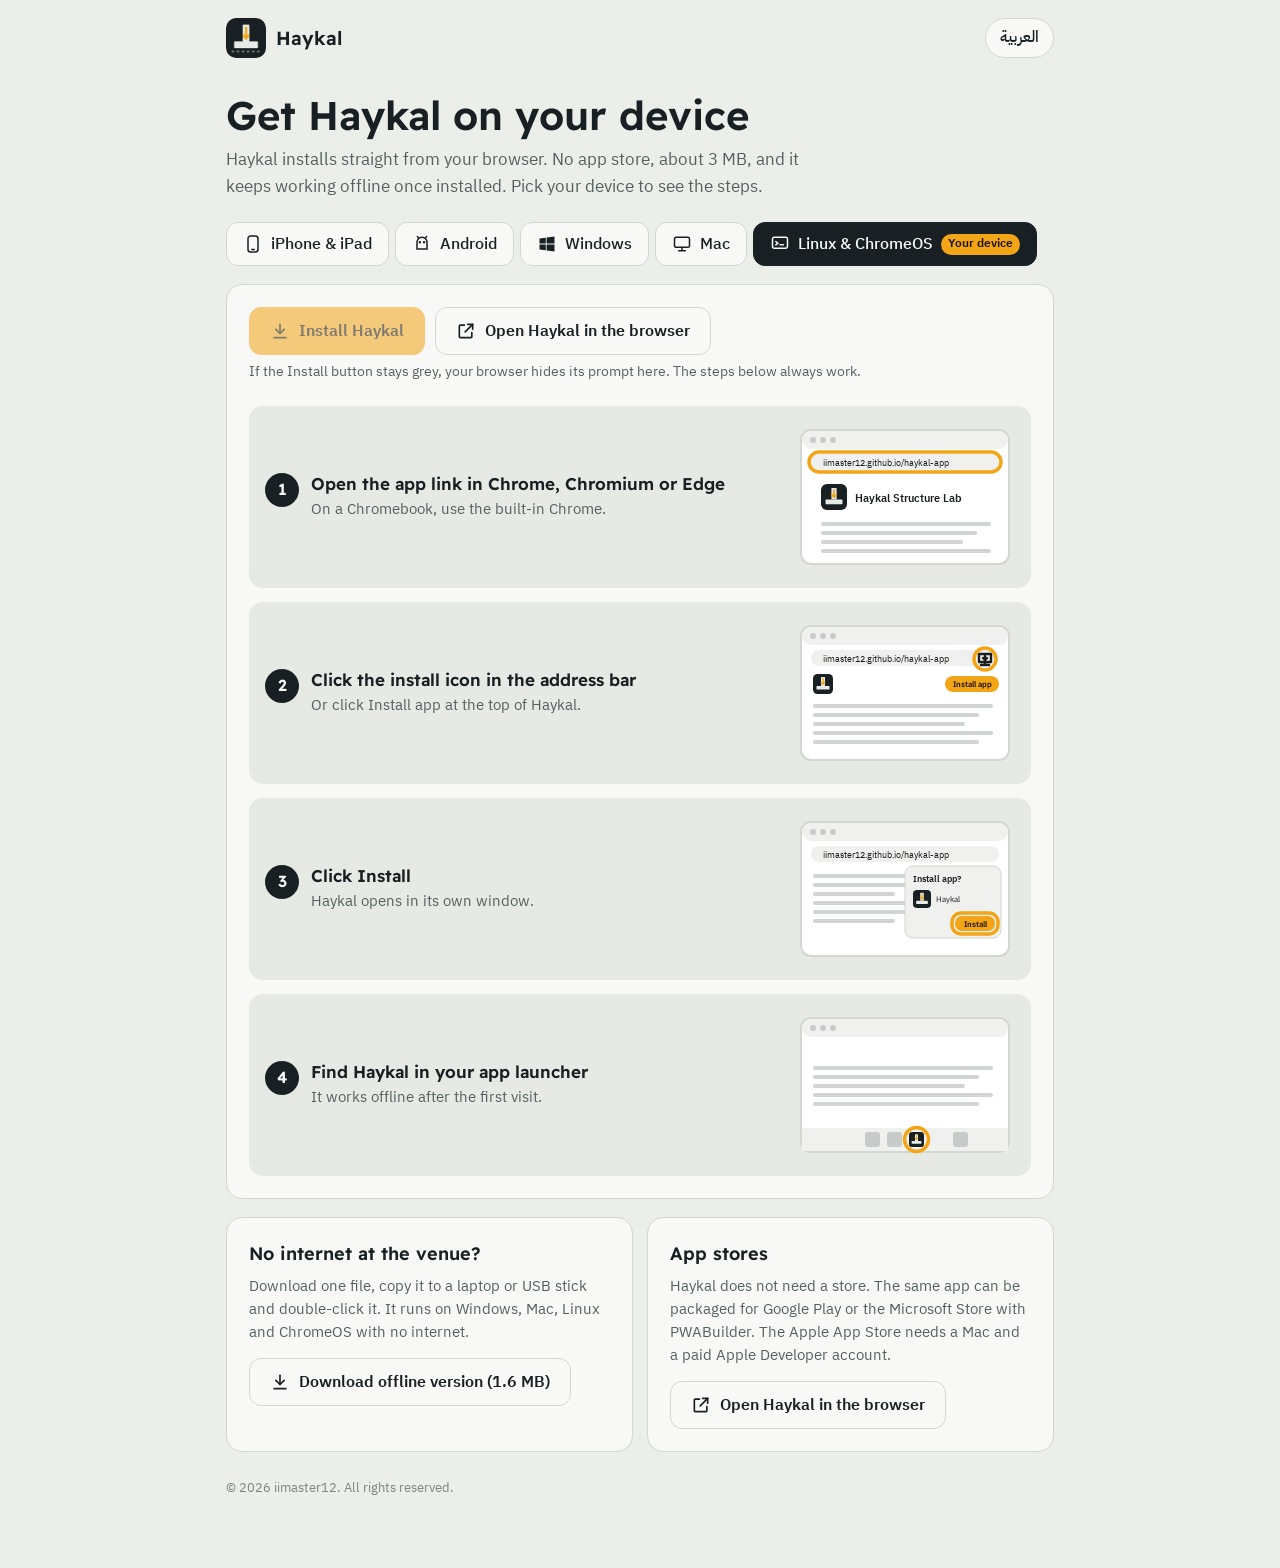
==== install.html @ 343d6d23 "Add illustrated install page for every device Co-Authored-By: Claude Opus 5.5 <noreply@anthropic.com" ====
<!doctype html>
<html lang="en" dir="ltr">
<head>
<meta charset="utf-8">
<meta name="viewport" content="width=device-width, initial-scale=1, viewport-fit=cover">
<title>Get Haykal</title>
<meta name="description" content="Install Haykal Structure Lab on iPhone, iPad, Android, Windows, Mac or Linux, or download the offline version.">
<link rel="manifest" href="manifest.webmanifest">
<meta name="theme-color" content="#192023">
<link rel="icon" type="image/png" href="icons/favicon-64.png">
<link rel="apple-touch-icon" href="icons/apple-touch-icon.png">
<meta name="apple-mobile-web-app-capable" content="yes">
<meta name="apple-mobile-web-app-title" content="Haykal">
<link rel="stylesheet" href="fonts/fonts.css">
<style>
/* Install guide: one column, device tabs, numbered steps with a picture of
   exactly what to tap. Same palette as the app; amber marks the tap target. */
:root {
  --bg: #eceee9; --surface: #f8f9f6; --surface-2: #e6e9e4; --ink: #192023; --ink-2: #546060; --ink-3: #7a8584;
  --line: #d2d7d1; --amber: #f2a516; --amber-soft: rgba(242,165,22,.16); --on-amber: #1d1405; --ok: #24744a;
  --scr: #ffffff; --scr-2: #f0f1ee; --scr-ink: #1b1f21;
  --font-display: 'Readex Pro', 'IBM Plex Sans Arabic', system-ui, sans-serif;
  --font-body: 'IBM Plex Sans Arabic', 'Readex Pro', system-ui, -apple-system, 'Segoe UI', sans-serif;
  color-scheme: light;
}
@media (prefers-color-scheme: dark) { :root:not([data-theme="light"]) {
  --bg: #101416; --surface: #181d20; --surface-2: #222a2e; --ink: #e6ebe9; --ink-2: #9ba7a7; --ink-3: #75817f;
  --line: #2f383c; --amber: #ffb43d; --amber-soft: rgba(255,180,61,.15); --ok: #62cc8f;
  --scr: #262d31; --scr-2: #1c2225; --scr-ink: #e6ebe9; color-scheme: dark; } }
:root[data-theme="dark"] {
  --bg: #101416; --surface: #181d20; --surface-2: #222a2e; --ink: #e6ebe9; --ink-2: #9ba7a7; --ink-3: #75817f;
  --line: #2f383c; --amber: #ffb43d; --amber-soft: rgba(255,180,61,.15); --ok: #62cc8f;
  --scr: #262d31; --scr-2: #1c2225; --scr-ink: #e6ebe9; color-scheme: dark; }
*, *::before, *::after { box-sizing: border-box; }
body { margin: 0; background: var(--bg); color: var(--ink); font: 16px/1.6 var(--font-body); -webkit-font-smoothing: antialiased; }
[dir="rtl"] body { line-height: 1.75; }
a { color: inherit; }
button { font: inherit; color: inherit; cursor: pointer; }
:focus-visible { outline: 2px solid var(--amber); outline-offset: 2px; }
[hidden] { display: none !important; }
.wrap { max-width: 860px; margin: 0 auto; padding-block: 18px 56px; padding-left: max(16px, env(safe-area-inset-left, 0px)); padding-right: max(16px, env(safe-area-inset-right, 0px)); }
.top { display: flex; align-items: center; gap: 12px; }
.brand { display: flex; align-items: center; gap: 10px; text-decoration: none; margin-inline-end: auto; }
.brand img { width: 40px; height: 40px; border-radius: 10px; }
.brand b { font-family: var(--font-display); font-weight: 600; font-size: 19px; }
.pill { display: inline-flex; align-items: center; gap: 8px; height: 40px; padding: 0 14px; border-radius: 999px; border: 1px solid var(--line); background: var(--surface); font-weight: 500; text-decoration: none; }
h1 { font-family: var(--font-display); font-weight: 600; font-size: clamp(28px, 5vw, 40px); line-height: 1.15; margin: 34px 0 8px; text-wrap: balance; }
.lead { margin: 0 0 22px; color: var(--ink-2); font-size: 17px; max-width: 60ch; }
.tabs { display: flex; gap: 6px; flex-wrap: wrap; margin-bottom: 18px; }
.tab { display: inline-flex; align-items: center; gap: 8px; min-height: 44px; padding: 0 16px; border-radius: 12px; border: 1px solid var(--line); background: var(--surface); font-weight: 500; }
.tab svg { width: 20px; height: 20px; }
.tab[aria-selected="true"] { background: var(--ink); color: var(--surface); border-color: var(--ink); }
.tab .you { font-size: 11.5px; padding: 1px 7px; border-radius: 99px; background: var(--amber); color: var(--on-amber); font-weight: 600; }
.card { background: var(--surface); border: 1px solid var(--line); border-radius: 16px; padding: 22px; }
.cta { display: flex; flex-wrap: wrap; gap: 10px; align-items: center; margin-bottom: 6px; }
.btn { display: inline-flex; align-items: center; gap: 9px; min-height: 48px; padding: 0 20px; border-radius: 12px; border: 1px solid var(--line); background: transparent; font-weight: 600; text-decoration: none; font-size: 15.5px; }
.btn svg { width: 20px; height: 20px; }
.btn.primary { background: var(--amber); border-color: var(--amber); color: var(--on-amber); }
.btn:disabled { opacity: .55; cursor: default; }
.status { font-size: 14px; color: var(--ink-2); margin: 6px 0 0; }
.status.ok { color: var(--ok); font-weight: 600; }
.steps { list-style: none; margin: 22px 0 0; padding: 0; display: grid; gap: 14px; counter-reset: s; }
.step { display: grid; grid-template-columns: 1fr 220px; gap: 18px; align-items: center; padding: 16px; border-radius: 14px; background: var(--surface-2); counter-increment: s; }
.step .txt { display: grid; grid-template-columns: 34px 1fr; gap: 12px; align-items: start; }
.step .txt::before { content: counter(s); display: grid; place-items: center; width: 34px; height: 34px; border-radius: 50%; background: var(--ink); color: var(--surface); font-family: var(--font-display); font-weight: 600; }
.step b { display: block; font-family: var(--font-display); font-weight: 600; font-size: 17px; line-height: 1.35; }
.step span { display: block; color: var(--ink-2); font-size: 14.5px; margin-top: 2px; }
.step svg.pic { width: 100%; height: auto; display: block; }
.note { margin-top: 16px; padding: 12px 14px; border-radius: 12px; background: var(--amber-soft); font-size: 14.5px; }
.more { display: grid; grid-template-columns: 1fr 1fr; gap: 14px; margin-top: 18px; }
.more .card h2 { font-family: var(--font-display); font-size: 18px; font-weight: 600; margin: 0 0 6px; }
.more .card p { margin: 0 0 14px; color: var(--ink-2); font-size: 14.5px; }
.foot { margin-top: 26px; font-size: 13px; color: var(--ink-3); }
/* screen mockups */
.pic .frame { fill: var(--scr); stroke: var(--line); stroke-width: 2; }
.pic .bar { fill: var(--scr-2); }
.pic .ink { fill: var(--scr-ink); }
.pic .ln { stroke: var(--scr-ink); stroke-width: 2.4; fill: none; stroke-linecap: round; stroke-linejoin: round; }
.pic .dim { fill: var(--ink-3); opacity: .35; }
.pic .hit { fill: none; stroke: var(--amber); stroke-width: 3.5; }
.pic .hitfill { fill: var(--amber); }
.pic text { font-family: var(--font-body); fill: var(--scr-ink); } /* sizes come from each drawing */
.pic .on { fill: var(--on-amber); font-weight: 600; }
@media (max-width: 640px) {
  .step { grid-template-columns: 1fr; }
  .step svg.pic { max-width: 260px; justify-self: center; }
  .more { grid-template-columns: 1fr; }
  .tab { padding: 0 12px; }
}
</style>
</head>
<body>
<div class="wrap">
  <header class="top">
    <a class="brand" href="./index.html"><img src="icons/icon-192.png" alt=""><b data-t="brand">Haykal</b></a>
    <button class="pill" id="lang" type="button"></button>
  </header>
  <main>
    <h1 id="title"></h1>
    <p class="lead" id="lead"></p>
    <div class="tabs" role="tablist" id="tabs"></div>
    <section class="card" id="panel" role="tabpanel">
      <div class="cta" id="cta"></div>
      <p class="status" id="status" role="status"></p>
      <ol class="steps" id="steps"></ol>
      <div class="note" id="note" hidden></div>
    </section>
    <div class="more">
      <section class="card"><h2 id="offT"></h2><p id="offB"></p>
        <a class="btn" id="offBtn" href="https://github.com/iimaster12/haykal-app/releases/latest/download/Haykal-offline.html"></a></section>
      <section class="card"><h2 id="storeT"></h2><p id="storeB"></p>
        <a class="btn" href="./index.html" id="openBtn"></a></section>
    </div>
    <p class="foot" id="foot"></p>
  </main>
</div>
<script type="module" src="js/install.js"></script>
</body>
</html>
---- fonts/fonts.css ----
/* IBM Plex Sans Arabic and Readex Pro, SIL Open Font License. Arabic and Latin subsets only. */
/* arabic */
@font-face {
  font-family: 'IBM Plex Sans Arabic';
  font-style: normal;
  font-weight: 400;
  font-display: swap;
  src: url(files/IBMPlexSansArabic-arabic-0.woff2) format('woff2');
  unicode-range: U+0600-06FF, U+0750-077F, U+0870-0891, U+0897-08E1, U+08E3-08FF, U+200C-200E, U+2010-2011, U+204F, U+2E41, U+FB50-FDFF, U+FE70-FE74, U+FE76-FEFC, U+102E0-102FB, U+10E60-10E7E, U+10EC2-10EC7, U+10EC9-10EEE, U+10EF0-10EFF, U+1EE00-1EE03, U+1EE05-1EE1F, U+1EE21-1EE22, U+1EE24, U+1EE27, U+1EE29-1EE32, U+1EE34-1EE37, U+1EE39, U+1EE3B, U+1EE42, U+1EE47, U+1EE49, U+1EE4B, U+1EE4D-1EE4F, U+1EE51-1EE52, U+1EE54, U+1EE57, U+1EE59, U+1EE5B, U+1EE5D, U+1EE5F, U+1EE61-1EE62, U+1EE64, U+1EE67-1EE6A, U+1EE6C-1EE72, U+1EE74-1EE77, U+1EE79-1EE7C, U+1EE7E, U+1EE80-1EE89, U+1EE8B-1EE9B, U+1EEA1-1EEA3, U+1EEA5-1EEA9, U+1EEAB-1EEBB, U+1EEF0-1EEF1;
}
/* latin */
@font-face {
  font-family: 'IBM Plex Sans Arabic';
  font-style: normal;
  font-weight: 400;
  font-display: swap;
  src: url(files/IBMPlexSansArabic-latin-1.woff2) format('woff2');
  unicode-range: U+0000-00FF, U+0131, U+0152-0153, U+02BB-02BC, U+02C6, U+02DA, U+02DC, U+0304, U+0308, U+0329, U+2000-206F, U+20AC, U+2122, U+2191, U+2193, U+2212, U+2215, U+FEFF, U+FFFD;
}
/* arabic */
@font-face {
  font-family: 'IBM Plex Sans Arabic';
  font-style: normal;
  font-weight: 500;
  font-display: swap;
  src: url(files/IBMPlexSansArabic-arabic-2.woff2) format('woff2');
  unicode-range: U+0600-06FF, U+0750-077F, U+0870-0891, U+0897-08E1, U+08E3-08FF, U+200C-200E, U+2010-2011, U+204F, U+2E41, U+FB50-FDFF, U+FE70-FE74, U+FE76-FEFC, U+102E0-102FB, U+10E60-10E7E, U+10EC2-10EC7, U+10EC9-10EEE, U+10EF0-10EFF, U+1EE00-1EE03, U+1EE05-1EE1F, U+1EE21-1EE22, U+1EE24, U+1EE27, U+1EE29-1EE32, U+1EE34-1EE37, U+1EE39, U+1EE3B, U+1EE42, U+1EE47, U+1EE49, U+1EE4B, U+1EE4D-1EE4F, U+1EE51-1EE52, U+1EE54, U+1EE57, U+1EE59, U+1EE5B, U+1EE5D, U+1EE5F, U+1EE61-1EE62, U+1EE64, U+1EE67-1EE6A, U+1EE6C-1EE72, U+1EE74-1EE77, U+1EE79-1EE7C, U+1EE7E, U+1EE80-1EE89, U+1EE8B-1EE9B, U+1EEA1-1EEA3, U+1EEA5-1EEA9, U+1EEAB-1EEBB, U+1EEF0-1EEF1;
}
/* latin */
@font-face {
  font-family: 'IBM Plex Sans Arabic';
  font-style: normal;
  font-weight: 500;
  font-display: swap;
  src: url(files/IBMPlexSansArabic-latin-3.woff2) format('woff2');
  unicode-range: U+0000-00FF, U+0131, U+0152-0153, U+02BB-02BC, U+02C6, U+02DA, U+02DC, U+0304, U+0308, U+0329, U+2000-206F, U+20AC, U+2122, U+2191, U+2193, U+2212, U+2215, U+FEFF, U+FFFD;
}
/* arabic */
@font-face {
  font-family: 'IBM Plex Sans Arabic';
  font-style: normal;
  font-weight: 600;
  font-display: swap;
  src: url(files/IBMPlexSansArabic-arabic-4.woff2) format('woff2');
  unicode-range: U+0600-06FF, U+0750-077F, U+0870-0891, U+0897-08E1, U+08E3-08FF, U+200C-200E, U+2010-2011, U+204F, U+2E41, U+FB50-FDFF, U+FE70-FE74, U+FE76-FEFC, U+102E0-102FB, U+10E60-10E7E, U+10EC2-10EC7, U+10EC9-10EEE, U+10EF0-10EFF, U+1EE00-1EE03, U+1EE05-1EE1F, U+1EE21-1EE22, U+1EE24, U+1EE27, U+1EE29-1EE32, U+1EE34-1EE37, U+1EE39, U+1EE3B, U+1EE42, U+1EE47, U+1EE49, U+1EE4B, U+1EE4D-1EE4F, U+1EE51-1EE52, U+1EE54, U+1EE57, U+1EE59, U+1EE5B, U+1EE5D, U+1EE5F, U+1EE61-1EE62, U+1EE64, U+1EE67-1EE6A, U+1EE6C-1EE72, U+1EE74-1EE77, U+1EE79-1EE7C, U+1EE7E, U+1EE80-1EE89, U+1EE8B-1EE9B, U+1EEA1-1EEA3, U+1EEA5-1EEA9, U+1EEAB-1EEBB, U+1EEF0-1EEF1;
}
/* latin */
@font-face {
  font-family: 'IBM Plex Sans Arabic';
  font-style: normal;
  font-weight: 600;
  font-display: swap;
  src: url(files/IBMPlexSansArabic-latin-5.woff2) format('woff2');
  unicode-range: U+0000-00FF, U+0131, U+0152-0153, U+02BB-02BC, U+02C6, U+02DA, U+02DC, U+0304, U+0308, U+0329, U+2000-206F, U+20AC, U+2122, U+2191, U+2193, U+2212, U+2215, U+FEFF, U+FFFD;
}
/* arabic */
@font-face {
  font-family: 'Readex Pro';
  font-style: normal;
  font-weight: 400;
  font-display: swap;
  src: url(files/ReadexPro-arabic-6.woff2) format('woff2');
  unicode-range: U+0600-06FF, U+0750-077F, U+0870-0891, U+0897-08E1, U+08E3-08FF, U+200C-200E, U+2010-2011, U+204F, U+2E41, U+FB50-FDFF, U+FE70-FE74, U+FE76-FEFC, U+102E0-102FB, U+10E60-10E7E, U+10EC2-10EC7, U+10EC9-10EEE, U+10EF0-10EFF, U+1EE00-1EE03, U+1EE05-1EE1F, U+1EE21-1EE22, U+1EE24, U+1EE27, U+1EE29-1EE32, U+1EE34-1EE37, U+1EE39, U+1EE3B, U+1EE42, U+1EE47, U+1EE49, U+1EE4B, U+1EE4D-1EE4F, U+1EE51-1EE52, U+1EE54, U+1EE57, U+1EE59, U+1EE5B, U+1EE5D, U+1EE5F, U+1EE61-1EE62, U+1EE64, U+1EE67-1EE6A, U+1EE6C-1EE72, U+1EE74-1EE77, U+1EE79-1EE7C, U+1EE7E, U+1EE80-1EE89, U+1EE8B-1EE9B, U+1EEA1-1EEA3, U+1EEA5-1EEA9, U+1EEAB-1EEBB, U+1EEF0-1EEF1;
}
/* latin */
@font-face {
  font-family: 'Readex Pro';
  font-style: normal;
  font-weight: 400;
  font-display: swap;
  src: url(files/ReadexPro-latin-7.woff2) format('woff2');
  unicode-range: U+0000-00FF, U+0131, U+0152-0153, U+02BB-02BC, U+02C6, U+02DA, U+02DC, U+0304, U+0308, U+0329, U+2000-206F, U+20AC, U+2122, U+2191, U+2193, U+2212, U+2215, U+FEFF, U+FFFD;
}
/* arabic */
@font-face {
  font-family: 'Readex Pro';
  font-style: normal;
  font-weight: 500;
  font-display: swap;
  src: url(files/ReadexPro-arabic-6.woff2) format('woff2');
  unicode-range: U+0600-06FF, U+0750-077F, U+0870-0891, U+0897-08E1, U+08E3-08FF, U+200C-200E, U+2010-2011, U+204F, U+2E41, U+FB50-FDFF, U+FE70-FE74, U+FE76-FEFC, U+102E0-102FB, U+10E60-10E7E, U+10EC2-10EC7, U+10EC9-10EEE, U+10EF0-10EFF, U+1EE00-1EE03, U+1EE05-1EE1F, U+1EE21-1EE22, U+1EE24, U+1EE27, U+1EE29-1EE32, U+1EE34-1EE37, U+1EE39, U+1EE3B, U+1EE42, U+1EE47, U+1EE49, U+1EE4B, U+1EE4D-1EE4F, U+1EE51-1EE52, U+1EE54, U+1EE57, U+1EE59, U+1EE5B, U+1EE5D, U+1EE5F, U+1EE61-1EE62, U+1EE64, U+1EE67-1EE6A, U+1EE6C-1EE72, U+1EE74-1EE77, U+1EE79-1EE7C, U+1EE7E, U+1EE80-1EE89, U+1EE8B-1EE9B, U+1EEA1-1EEA3, U+1EEA5-1EEA9, U+1EEAB-1EEBB, U+1EEF0-1EEF1;
}
/* latin */
@font-face {
  font-family: 'Readex Pro';
  font-style: normal;
  font-weight: 500;
  font-display: swap;
  src: url(files/ReadexPro-latin-7.woff2) format('woff2');
  unicode-range: U+0000-00FF, U+0131, U+0152-0153, U+02BB-02BC, U+02C6, U+02DA, U+02DC, U+0304, U+0308, U+0329, U+2000-206F, U+20AC, U+2122, U+2191, U+2193, U+2212, U+2215, U+FEFF, U+FFFD;
}
/* arabic */
@font-face {
  font-family: 'Readex Pro';
  font-style: normal;
  font-weight: 600;
  font-display: swap;
  src: url(files/ReadexPro-arabic-6.woff2) format('woff2');
  unicode-range: U+0600-06FF, U+0750-077F, U+0870-0891, U+0897-08E1, U+08E3-08FF, U+200C-200E, U+2010-2011, U+204F, U+2E41, U+FB50-FDFF, U+FE70-FE74, U+FE76-FEFC, U+102E0-102FB, U+10E60-10E7E, U+10EC2-10EC7, U+10EC9-10EEE, U+10EF0-10EFF, U+1EE00-1EE03, U+1EE05-1EE1F, U+1EE21-1EE22, U+1EE24, U+1EE27, U+1EE29-1EE32, U+1EE34-1EE37, U+1EE39, U+1EE3B, U+1EE42, U+1EE47, U+1EE49, U+1EE4B, U+1EE4D-1EE4F, U+1EE51-1EE52, U+1EE54, U+1EE57, U+1EE59, U+1EE5B, U+1EE5D, U+1EE5F, U+1EE61-1EE62, U+1EE64, U+1EE67-1EE6A, U+1EE6C-1EE72, U+1EE74-1EE77, U+1EE79-1EE7C, U+1EE7E, U+1EE80-1EE89, U+1EE8B-1EE9B, U+1EEA1-1EEA3, U+1EEA5-1EEA9, U+1EEAB-1EEBB, U+1EEF0-1EEF1;
}
/* latin */
@font-face {
  font-family: 'Readex Pro';
  font-style: normal;
  font-weight: 600;
  font-display: swap;
  src: url(files/ReadexPro-latin-7.woff2) format('woff2');
  unicode-range: U+0000-00FF, U+0131, U+0152-0153, U+02BB-02BC, U+02C6, U+02DA, U+02DC, U+0304, U+0308, U+0329, U+2000-206F, U+20AC, U+2122, U+2191, U+2193, U+2212, U+2215, U+FEFF, U+FFFD;
}
/* arabic */
@font-face {
  font-family: 'Readex Pro';
  font-style: normal;
  font-weight: 700;
  font-display: swap;
  src: url(files/ReadexPro-arabic-6.woff2) format('woff2');
  unicode-range: U+0600-06FF, U+0750-077F, U+0870-0891, U+0897-08E1, U+08E3-08FF, U+200C-200E, U+2010-2011, U+204F, U+2E41, U+FB50-FDFF, U+FE70-FE74, U+FE76-FEFC, U+102E0-102FB, U+10E60-10E7E, U+10EC2-10EC7, U+10EC9-10EEE, U+10EF0-10EFF, U+1EE00-1EE03, U+1EE05-1EE1F, U+1EE21-1EE22, U+1EE24, U+1EE27, U+1EE29-1EE32, U+1EE34-1EE37, U+1EE39, U+1EE3B, U+1EE42, U+1EE47, U+1EE49, U+1EE4B, U+1EE4D-1EE4F, U+1EE51-1EE52, U+1EE54, U+1EE57, U+1EE59, U+1EE5B, U+1EE5D, U+1EE5F, U+1EE61-1EE62, U+1EE64, U+1EE67-1EE6A, U+1EE6C-1EE72, U+1EE74-1EE77, U+1EE79-1EE7C, U+1EE7E, U+1EE80-1EE89, U+1EE8B-1EE9B, U+1EEA1-1EEA3, U+1EEA5-1EEA9, U+1EEAB-1EEBB, U+1EEF0-1EEF1;
}
/* latin */
@font-face {
  font-family: 'Readex Pro';
  font-style: normal;
  font-weight: 700;
  font-display: swap;
  src: url(files/ReadexPro-latin-7.woff2) format('woff2');
  unicode-range: U+0000-00FF, U+0131, U+0152-0153, U+02BB-02BC, U+02C6, U+02DA, U+02DC, U+0304, U+0308, U+0329, U+2000-206F, U+20AC, U+2122, U+2191, U+2193, U+2212, U+2215, U+FEFF, U+FFFD;
}
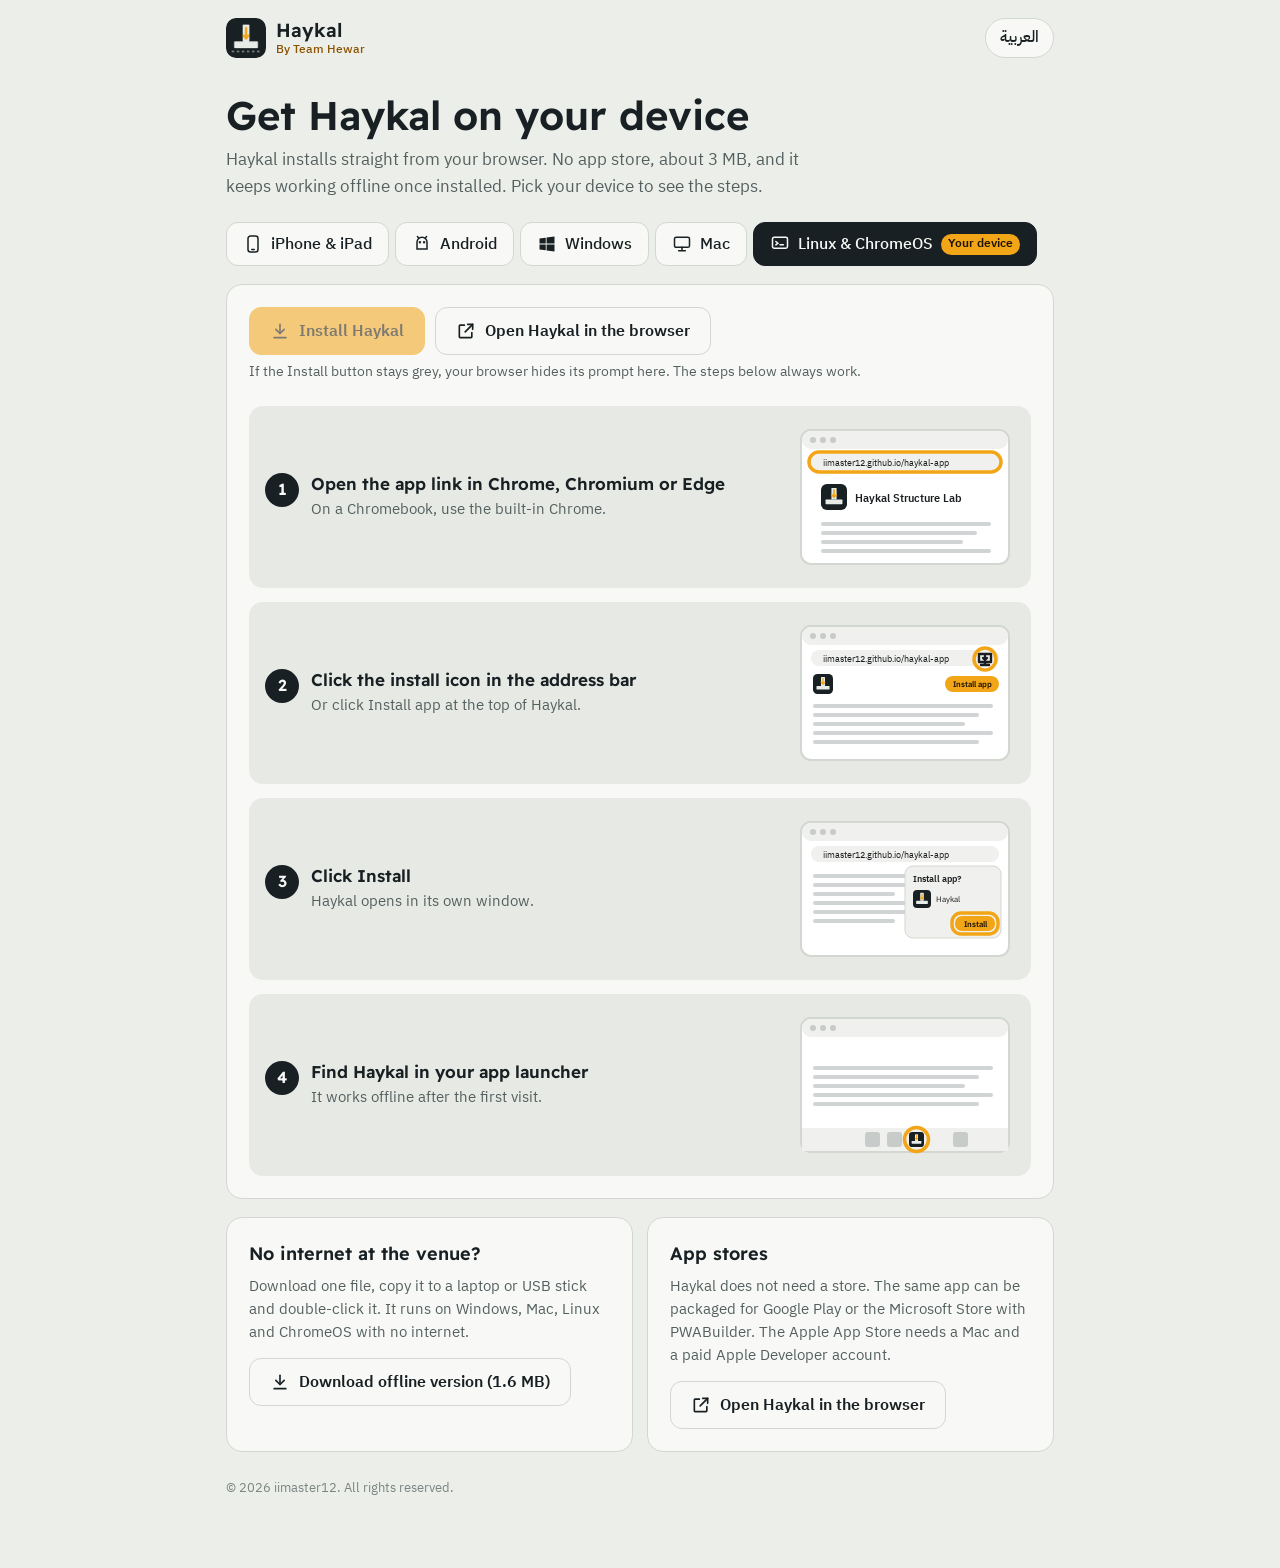
==== commit 0529dfd7: "Credit Team Hewar on the install page and in the READMEs Co-Authored-By: Claude Opus 5.5 <noreply@an" ====
--- a/install.html
+++ b/install.html
@@ -1,119 +1,121 @@
-<!doctype html>
-<html lang="en" dir="ltr">
-<head>
-<meta charset="utf-8">
-<meta name="viewport" content="width=device-width, initial-scale=1, viewport-fit=cover">
-<title>Get Haykal</title>
-<meta name="description" content="Install Haykal Structure Lab on iPhone, iPad, Android, Windows, Mac or Linux, or download the offline version.">
-<link rel="manifest" href="manifest.webmanifest">
-<meta name="theme-color" content="#192023">
-<link rel="icon" type="image/png" href="icons/favicon-64.png">
-<link rel="apple-touch-icon" href="icons/apple-touch-icon.png">
-<meta name="apple-mobile-web-app-capable" content="yes">
-<meta name="apple-mobile-web-app-title" content="Haykal">
-<link rel="stylesheet" href="fonts/fonts.css">
-<style>
-/* Install guide: one column, device tabs, numbered steps with a picture of
-   exactly what to tap. Same palette as the app; amber marks the tap target. */
-:root {
-  --bg: #eceee9; --surface: #f8f9f6; --surface-2: #e6e9e4; --ink: #192023; --ink-2: #546060; --ink-3: #7a8584;
-  --line: #d2d7d1; --amber: #f2a516; --amber-soft: rgba(242,165,22,.16); --on-amber: #1d1405; --ok: #24744a;
-  --scr: #ffffff; --scr-2: #f0f1ee; --scr-ink: #1b1f21;
-  --font-display: 'Readex Pro', 'IBM Plex Sans Arabic', system-ui, sans-serif;
-  --font-body: 'IBM Plex Sans Arabic', 'Readex Pro', system-ui, -apple-system, 'Segoe UI', sans-serif;
-  color-scheme: light;
-}
-@media (prefers-color-scheme: dark) { :root:not([data-theme="light"]) {
-  --bg: #101416; --surface: #181d20; --surface-2: #222a2e; --ink: #e6ebe9; --ink-2: #9ba7a7; --ink-3: #75817f;
-  --line: #2f383c; --amber: #ffb43d; --amber-soft: rgba(255,180,61,.15); --ok: #62cc8f;
-  --scr: #262d31; --scr-2: #1c2225; --scr-ink: #e6ebe9; color-scheme: dark; } }
-:root[data-theme="dark"] {
-  --bg: #101416; --surface: #181d20; --surface-2: #222a2e; --ink: #e6ebe9; --ink-2: #9ba7a7; --ink-3: #75817f;
-  --line: #2f383c; --amber: #ffb43d; --amber-soft: rgba(255,180,61,.15); --ok: #62cc8f;
-  --scr: #262d31; --scr-2: #1c2225; --scr-ink: #e6ebe9; color-scheme: dark; }
-*, *::before, *::after { box-sizing: border-box; }
-body { margin: 0; background: var(--bg); color: var(--ink); font: 16px/1.6 var(--font-body); -webkit-font-smoothing: antialiased; }
-[dir="rtl"] body { line-height: 1.75; }
-a { color: inherit; }
-button { font: inherit; color: inherit; cursor: pointer; }
-:focus-visible { outline: 2px solid var(--amber); outline-offset: 2px; }
-[hidden] { display: none !important; }
-.wrap { max-width: 860px; margin: 0 auto; padding-block: 18px 56px; padding-left: max(16px, env(safe-area-inset-left, 0px)); padding-right: max(16px, env(safe-area-inset-right, 0px)); }
-.top { display: flex; align-items: center; gap: 12px; }
-.brand { display: flex; align-items: center; gap: 10px; text-decoration: none; margin-inline-end: auto; }
-.brand img { width: 40px; height: 40px; border-radius: 10px; }
-.brand b { font-family: var(--font-display); font-weight: 600; font-size: 19px; }
-.pill { display: inline-flex; align-items: center; gap: 8px; height: 40px; padding: 0 14px; border-radius: 999px; border: 1px solid var(--line); background: var(--surface); font-weight: 500; text-decoration: none; }
-h1 { font-family: var(--font-display); font-weight: 600; font-size: clamp(28px, 5vw, 40px); line-height: 1.15; margin: 34px 0 8px; text-wrap: balance; }
-.lead { margin: 0 0 22px; color: var(--ink-2); font-size: 17px; max-width: 60ch; }
-.tabs { display: flex; gap: 6px; flex-wrap: wrap; margin-bottom: 18px; }
-.tab { display: inline-flex; align-items: center; gap: 8px; min-height: 44px; padding: 0 16px; border-radius: 12px; border: 1px solid var(--line); background: var(--surface); font-weight: 500; }
-.tab svg { width: 20px; height: 20px; }
-.tab[aria-selected="true"] { background: var(--ink); color: var(--surface); border-color: var(--ink); }
-.tab .you { font-size: 11.5px; padding: 1px 7px; border-radius: 99px; background: var(--amber); color: var(--on-amber); font-weight: 600; }
-.card { background: var(--surface); border: 1px solid var(--line); border-radius: 16px; padding: 22px; }
-.cta { display: flex; flex-wrap: wrap; gap: 10px; align-items: center; margin-bottom: 6px; }
-.btn { display: inline-flex; align-items: center; gap: 9px; min-height: 48px; padding: 0 20px; border-radius: 12px; border: 1px solid var(--line); background: transparent; font-weight: 600; text-decoration: none; font-size: 15.5px; }
-.btn svg { width: 20px; height: 20px; }
-.btn.primary { background: var(--amber); border-color: var(--amber); color: var(--on-amber); }
-.btn:disabled { opacity: .55; cursor: default; }
-.status { font-size: 14px; color: var(--ink-2); margin: 6px 0 0; }
-.status.ok { color: var(--ok); font-weight: 600; }
-.steps { list-style: none; margin: 22px 0 0; padding: 0; display: grid; gap: 14px; counter-reset: s; }
-.step { display: grid; grid-template-columns: 1fr 220px; gap: 18px; align-items: center; padding: 16px; border-radius: 14px; background: var(--surface-2); counter-increment: s; }
-.step .txt { display: grid; grid-template-columns: 34px 1fr; gap: 12px; align-items: start; }
-.step .txt::before { content: counter(s); display: grid; place-items: center; width: 34px; height: 34px; border-radius: 50%; background: var(--ink); color: var(--surface); font-family: var(--font-display); font-weight: 600; }
-.step b { display: block; font-family: var(--font-display); font-weight: 600; font-size: 17px; line-height: 1.35; }
-.step span { display: block; color: var(--ink-2); font-size: 14.5px; margin-top: 2px; }
-.step svg.pic { width: 100%; height: auto; display: block; }
-.note { margin-top: 16px; padding: 12px 14px; border-radius: 12px; background: var(--amber-soft); font-size: 14.5px; }
-.more { display: grid; grid-template-columns: 1fr 1fr; gap: 14px; margin-top: 18px; }
-.more .card h2 { font-family: var(--font-display); font-size: 18px; font-weight: 600; margin: 0 0 6px; }
-.more .card p { margin: 0 0 14px; color: var(--ink-2); font-size: 14.5px; }
-.foot { margin-top: 26px; font-size: 13px; color: var(--ink-3); }
-/* screen mockups */
-.pic .frame { fill: var(--scr); stroke: var(--line); stroke-width: 2; }
-.pic .bar { fill: var(--scr-2); }
-.pic .ink { fill: var(--scr-ink); }
-.pic .ln { stroke: var(--scr-ink); stroke-width: 2.4; fill: none; stroke-linecap: round; stroke-linejoin: round; }
-.pic .dim { fill: var(--ink-3); opacity: .35; }
-.pic .hit { fill: none; stroke: var(--amber); stroke-width: 3.5; }
-.pic .hitfill { fill: var(--amber); }
-.pic text { font-family: var(--font-body); fill: var(--scr-ink); } /* sizes come from each drawing */
-.pic .on { fill: var(--on-amber); font-weight: 600; }
-@media (max-width: 640px) {
-  .step { grid-template-columns: 1fr; }
-  .step svg.pic { max-width: 260px; justify-self: center; }
-  .more { grid-template-columns: 1fr; }
-  .tab { padding: 0 12px; }
-}
-</style>
-</head>
-<body>
-<div class="wrap">
-  <header class="top">
-    <a class="brand" href="./index.html"><img src="icons/icon-192.png" alt=""><b data-t="brand">Haykal</b></a>
-    <button class="pill" id="lang" type="button"></button>
-  </header>
-  <main>
-    <h1 id="title"></h1>
-    <p class="lead" id="lead"></p>
-    <div class="tabs" role="tablist" id="tabs"></div>
-    <section class="card" id="panel" role="tabpanel">
-      <div class="cta" id="cta"></div>
-      <p class="status" id="status" role="status"></p>
-      <ol class="steps" id="steps"></ol>
-      <div class="note" id="note" hidden></div>
-    </section>
-    <div class="more">
-      <section class="card"><h2 id="offT"></h2><p id="offB"></p>
-        <a class="btn" id="offBtn" href="https://github.com/iimaster12/haykal-app/releases/latest/download/Haykal-offline.html"></a></section>
-      <section class="card"><h2 id="storeT"></h2><p id="storeB"></p>
-        <a class="btn" href="./index.html" id="openBtn"></a></section>
-    </div>
-    <p class="foot" id="foot"></p>
-  </main>
-</div>
-<script type="module" src="js/install.js"></script>
-</body>
-</html>
+<!doctype html>
+<html lang="en" dir="ltr">
+<head>
+<meta charset="utf-8">
+<meta name="viewport" content="width=device-width, initial-scale=1, viewport-fit=cover">
+<title>Get Haykal</title>
+<meta name="description" content="Install Haykal Structure Lab on iPhone, iPad, Android, Windows, Mac or Linux, or download the offline version.">
+<link rel="manifest" href="manifest.webmanifest">
+<meta name="theme-color" content="#192023">
+<link rel="icon" type="image/png" href="icons/favicon-64.png">
+<link rel="apple-touch-icon" href="icons/apple-touch-icon.png">
+<meta name="apple-mobile-web-app-capable" content="yes">
+<meta name="apple-mobile-web-app-title" content="Haykal">
+<link rel="stylesheet" href="fonts/fonts.css">
+<style>
+/* Install guide: one column, device tabs, numbered steps with a picture of
+   exactly what to tap. Same palette as the app; amber marks the tap target. */
+:root {
+  --bg: #eceee9; --surface: #f8f9f6; --surface-2: #e6e9e4; --ink: #192023; --ink-2: #546060; --ink-3: #7a8584;
+  --line: #d2d7d1; --amber: #f2a516; --amber-ink: #8a5300; --amber-soft: rgba(242,165,22,.16); --on-amber: #1d1405; --ok: #24744a;
+  --scr: #ffffff; --scr-2: #f0f1ee; --scr-ink: #1b1f21;
+  --font-display: 'Readex Pro', 'IBM Plex Sans Arabic', system-ui, sans-serif;
+  --font-body: 'IBM Plex Sans Arabic', 'Readex Pro', system-ui, -apple-system, 'Segoe UI', sans-serif;
+  color-scheme: light;
+}
+@media (prefers-color-scheme: dark) { :root:not([data-theme="light"]) {
+  --bg: #101416; --surface: #181d20; --surface-2: #222a2e; --ink: #e6ebe9; --ink-2: #9ba7a7; --ink-3: #75817f;
+  --line: #2f383c; --amber: #ffb43d; --amber-ink: #ffc870; --amber-soft: rgba(255,180,61,.15); --ok: #62cc8f;
+  --scr: #262d31; --scr-2: #1c2225; --scr-ink: #e6ebe9; color-scheme: dark; } }
+:root[data-theme="dark"] {
+  --bg: #101416; --surface: #181d20; --surface-2: #222a2e; --ink: #e6ebe9; --ink-2: #9ba7a7; --ink-3: #75817f;
+  --line: #2f383c; --amber: #ffb43d; --amber-ink: #ffc870; --amber-soft: rgba(255,180,61,.15); --ok: #62cc8f;
+  --scr: #262d31; --scr-2: #1c2225; --scr-ink: #e6ebe9; color-scheme: dark; }
+*, *::before, *::after { box-sizing: border-box; }
+body { margin: 0; background: var(--bg); color: var(--ink); font: 16px/1.6 var(--font-body); -webkit-font-smoothing: antialiased; }
+[dir="rtl"] body { line-height: 1.75; }
+a { color: inherit; }
+button { font: inherit; color: inherit; cursor: pointer; }
+:focus-visible { outline: 2px solid var(--amber); outline-offset: 2px; }
+[hidden] { display: none !important; }
+.wrap { max-width: 860px; margin: 0 auto; padding-block: 18px 56px; padding-left: max(16px, env(safe-area-inset-left, 0px)); padding-right: max(16px, env(safe-area-inset-right, 0px)); }
+.top { display: flex; align-items: center; gap: 12px; }
+.brand { display: flex; align-items: center; gap: 10px; text-decoration: none; margin-inline-end: auto; }
+.brand img { width: 40px; height: 40px; border-radius: 10px; }
+.brand-txt { display: flex; flex-direction: column; line-height: 1.2; }
+.brand b { font-family: var(--font-display); font-weight: 600; font-size: 19px; }
+.brand small { font-size: 12px; font-weight: 500; color: var(--amber-ink); white-space: nowrap; }
+.pill { display: inline-flex; align-items: center; gap: 8px; height: 40px; padding: 0 14px; border-radius: 999px; border: 1px solid var(--line); background: var(--surface); font-weight: 500; text-decoration: none; }
+h1 { font-family: var(--font-display); font-weight: 600; font-size: clamp(28px, 5vw, 40px); line-height: 1.15; margin: 34px 0 8px; text-wrap: balance; }
+.lead { margin: 0 0 22px; color: var(--ink-2); font-size: 17px; max-width: 60ch; }
+.tabs { display: flex; gap: 6px; flex-wrap: wrap; margin-bottom: 18px; }
+.tab { display: inline-flex; align-items: center; gap: 8px; min-height: 44px; padding: 0 16px; border-radius: 12px; border: 1px solid var(--line); background: var(--surface); font-weight: 500; }
+.tab svg { width: 20px; height: 20px; }
+.tab[aria-selected="true"] { background: var(--ink); color: var(--surface); border-color: var(--ink); }
+.tab .you { font-size: 11.5px; padding: 1px 7px; border-radius: 99px; background: var(--amber); color: var(--on-amber); font-weight: 600; }
+.card { background: var(--surface); border: 1px solid var(--line); border-radius: 16px; padding: 22px; }
+.cta { display: flex; flex-wrap: wrap; gap: 10px; align-items: center; margin-bottom: 6px; }
+.btn { display: inline-flex; align-items: center; gap: 9px; min-height: 48px; padding: 0 20px; border-radius: 12px; border: 1px solid var(--line); background: transparent; font-weight: 600; text-decoration: none; font-size: 15.5px; }
+.btn svg { width: 20px; height: 20px; }
+.btn.primary { background: var(--amber); border-color: var(--amber); color: var(--on-amber); }
+.btn:disabled { opacity: .55; cursor: default; }
+.status { font-size: 14px; color: var(--ink-2); margin: 6px 0 0; }
+.status.ok { color: var(--ok); font-weight: 600; }
+.steps { list-style: none; margin: 22px 0 0; padding: 0; display: grid; gap: 14px; counter-reset: s; }
+.step { display: grid; grid-template-columns: 1fr 220px; gap: 18px; align-items: center; padding: 16px; border-radius: 14px; background: var(--surface-2); counter-increment: s; }
+.step .txt { display: grid; grid-template-columns: 34px 1fr; gap: 12px; align-items: start; }
+.step .txt::before { content: counter(s); display: grid; place-items: center; width: 34px; height: 34px; border-radius: 50%; background: var(--ink); color: var(--surface); font-family: var(--font-display); font-weight: 600; }
+.step b { display: block; font-family: var(--font-display); font-weight: 600; font-size: 17px; line-height: 1.35; }
+.step span { display: block; color: var(--ink-2); font-size: 14.5px; margin-top: 2px; }
+.step svg.pic { width: 100%; height: auto; display: block; }
+.note { margin-top: 16px; padding: 12px 14px; border-radius: 12px; background: var(--amber-soft); font-size: 14.5px; }
+.more { display: grid; grid-template-columns: 1fr 1fr; gap: 14px; margin-top: 18px; }
+.more .card h2 { font-family: var(--font-display); font-size: 18px; font-weight: 600; margin: 0 0 6px; }
+.more .card p { margin: 0 0 14px; color: var(--ink-2); font-size: 14.5px; }
+.foot { margin-top: 26px; font-size: 13px; color: var(--ink-3); }
+/* screen mockups */
+.pic .frame { fill: var(--scr); stroke: var(--line); stroke-width: 2; }
+.pic .bar { fill: var(--scr-2); }
+.pic .ink { fill: var(--scr-ink); }
+.pic .ln { stroke: var(--scr-ink); stroke-width: 2.4; fill: none; stroke-linecap: round; stroke-linejoin: round; }
+.pic .dim { fill: var(--ink-3); opacity: .35; }
+.pic .hit { fill: none; stroke: var(--amber); stroke-width: 3.5; }
+.pic .hitfill { fill: var(--amber); }
+.pic text { font-family: var(--font-body); fill: var(--scr-ink); } /* sizes come from each drawing */
+.pic .on { fill: var(--on-amber); font-weight: 600; }
+@media (max-width: 640px) {
+  .step { grid-template-columns: 1fr; }
+  .step svg.pic { max-width: 260px; justify-self: center; }
+  .more { grid-template-columns: 1fr; }
+  .tab { padding: 0 12px; }
+}
+</style>
+</head>
+<body>
+<div class="wrap">
+  <header class="top">
+    <a class="brand" href="./index.html"><img src="icons/icon-192.png" alt=""><span class="brand-txt"><b data-t="brand">Haykal</b><small data-t="by">By Team Hewar</small></span></a>
+    <button class="pill" id="lang" type="button"></button>
+  </header>
+  <main>
+    <h1 id="title"></h1>
+    <p class="lead" id="lead"></p>
+    <div class="tabs" role="tablist" id="tabs"></div>
+    <section class="card" id="panel" role="tabpanel">
+      <div class="cta" id="cta"></div>
+      <p class="status" id="status" role="status"></p>
+      <ol class="steps" id="steps"></ol>
+      <div class="note" id="note" hidden></div>
+    </section>
+    <div class="more">
+      <section class="card"><h2 id="offT"></h2><p id="offB"></p>
+        <a class="btn" id="offBtn" href="https://github.com/iimaster12/haykal-app/releases/latest/download/Haykal-offline.html"></a></section>
+      <section class="card"><h2 id="storeT"></h2><p id="storeB"></p>
+        <a class="btn" href="./index.html" id="openBtn"></a></section>
+    </div>
+    <p class="foot" id="foot"></p>
+  </main>
+</div>
+<script type="module" src="js/install.js"></script>
+</body>
+</html>
